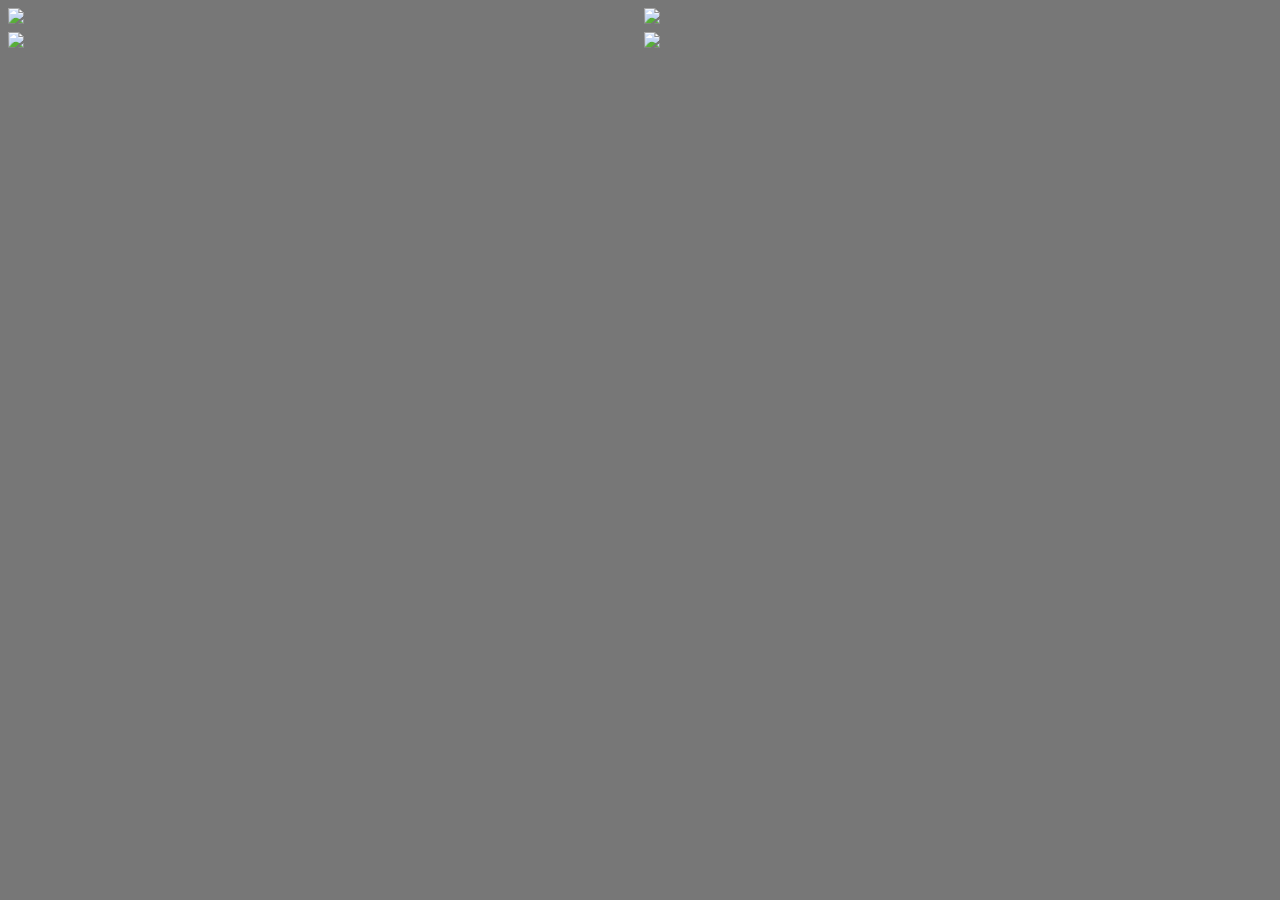
==== tools/preview.html @ 3fd2e82e "first commit, setting up" ====
<!doctype html>
<meta charset="utf-8">
<title>readme-bento preview</title>
<body style="margin:0;background:#777;font:12px sans-serif">
<!-- dev tool: python -m http.server 8765, then open /tools/preview.html (build with --out-dir examples/out-<name>) -->
<div style="display:grid;grid-template-columns:1fr 1fr;gap:8px;padding:8px">
<img src="../examples/out-designer/bento.svg" style="width:100%">
<img src="../examples/out-minimal/bento.svg" style="width:100%">
<img src="../examples/out-developer/bento-dark.svg" style="width:100%">
<img src="../examples/out-developer/bento-light.svg" style="width:100%">
</div>
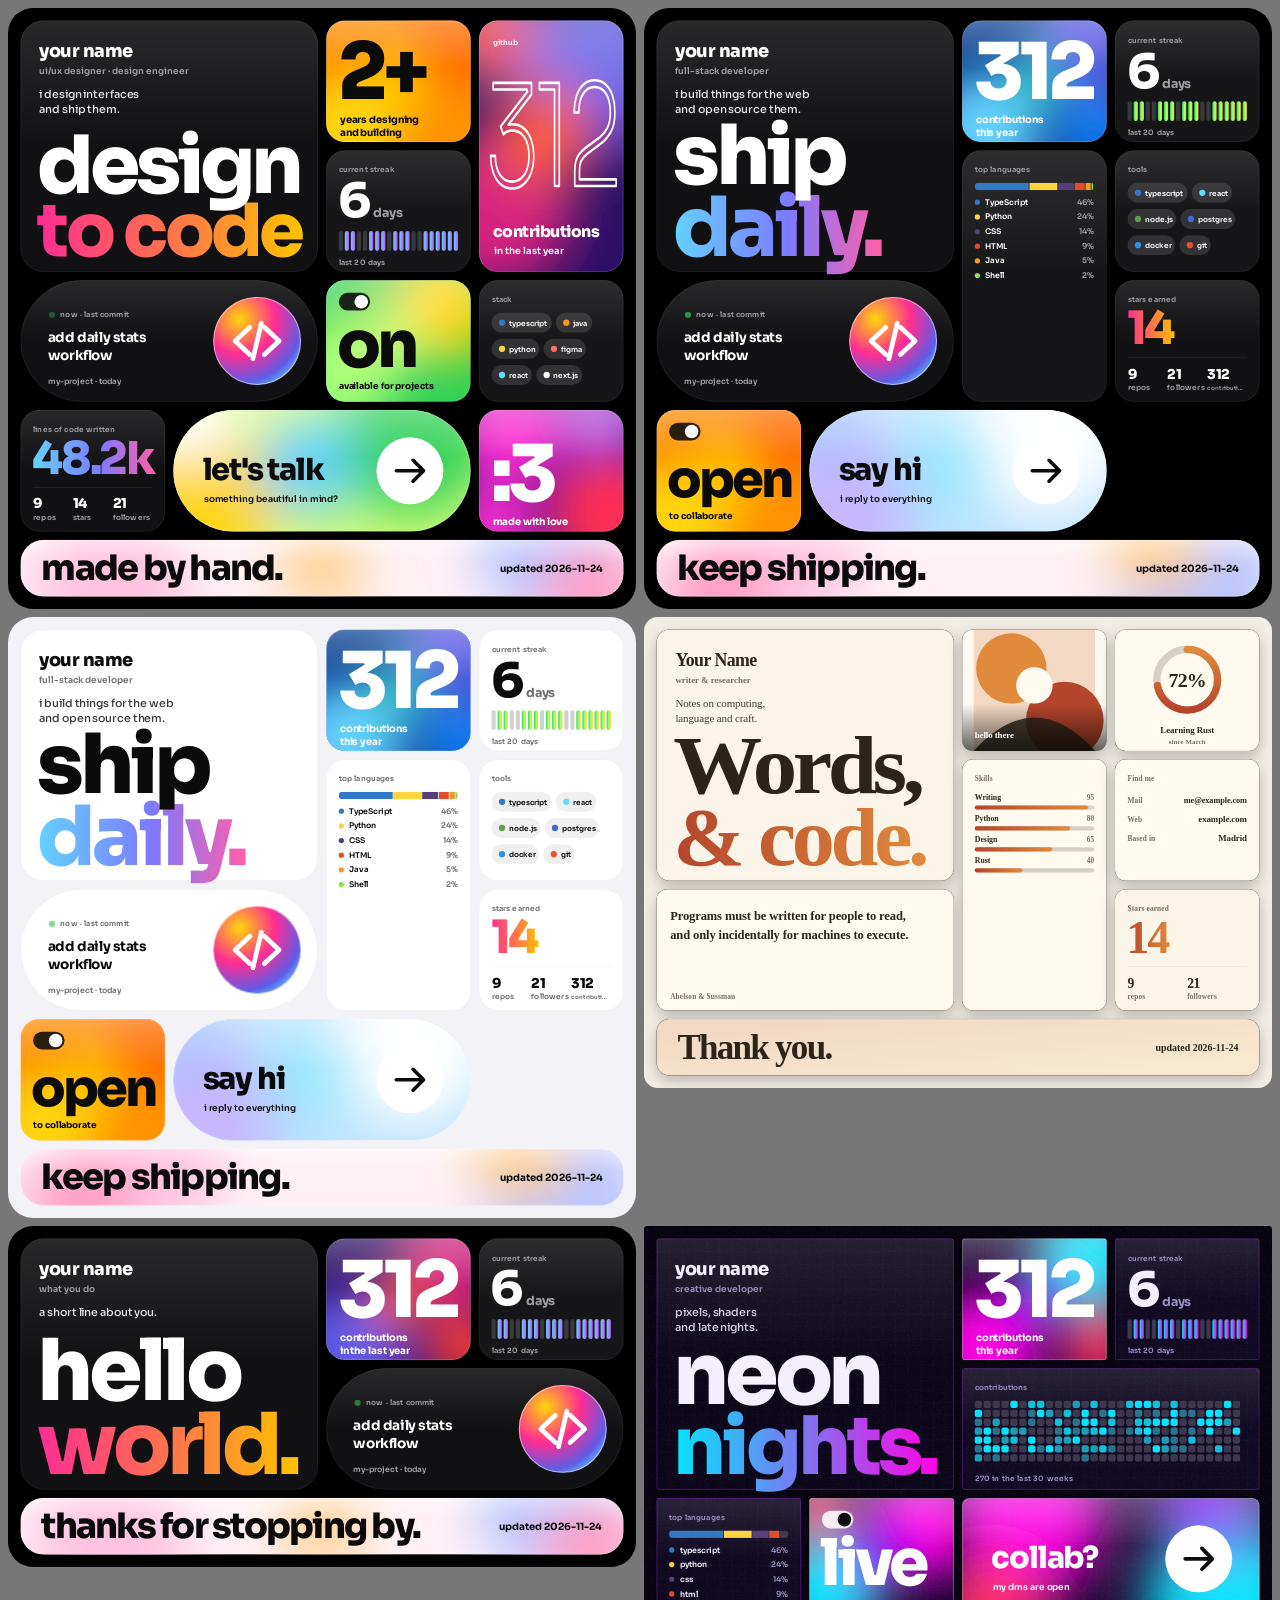
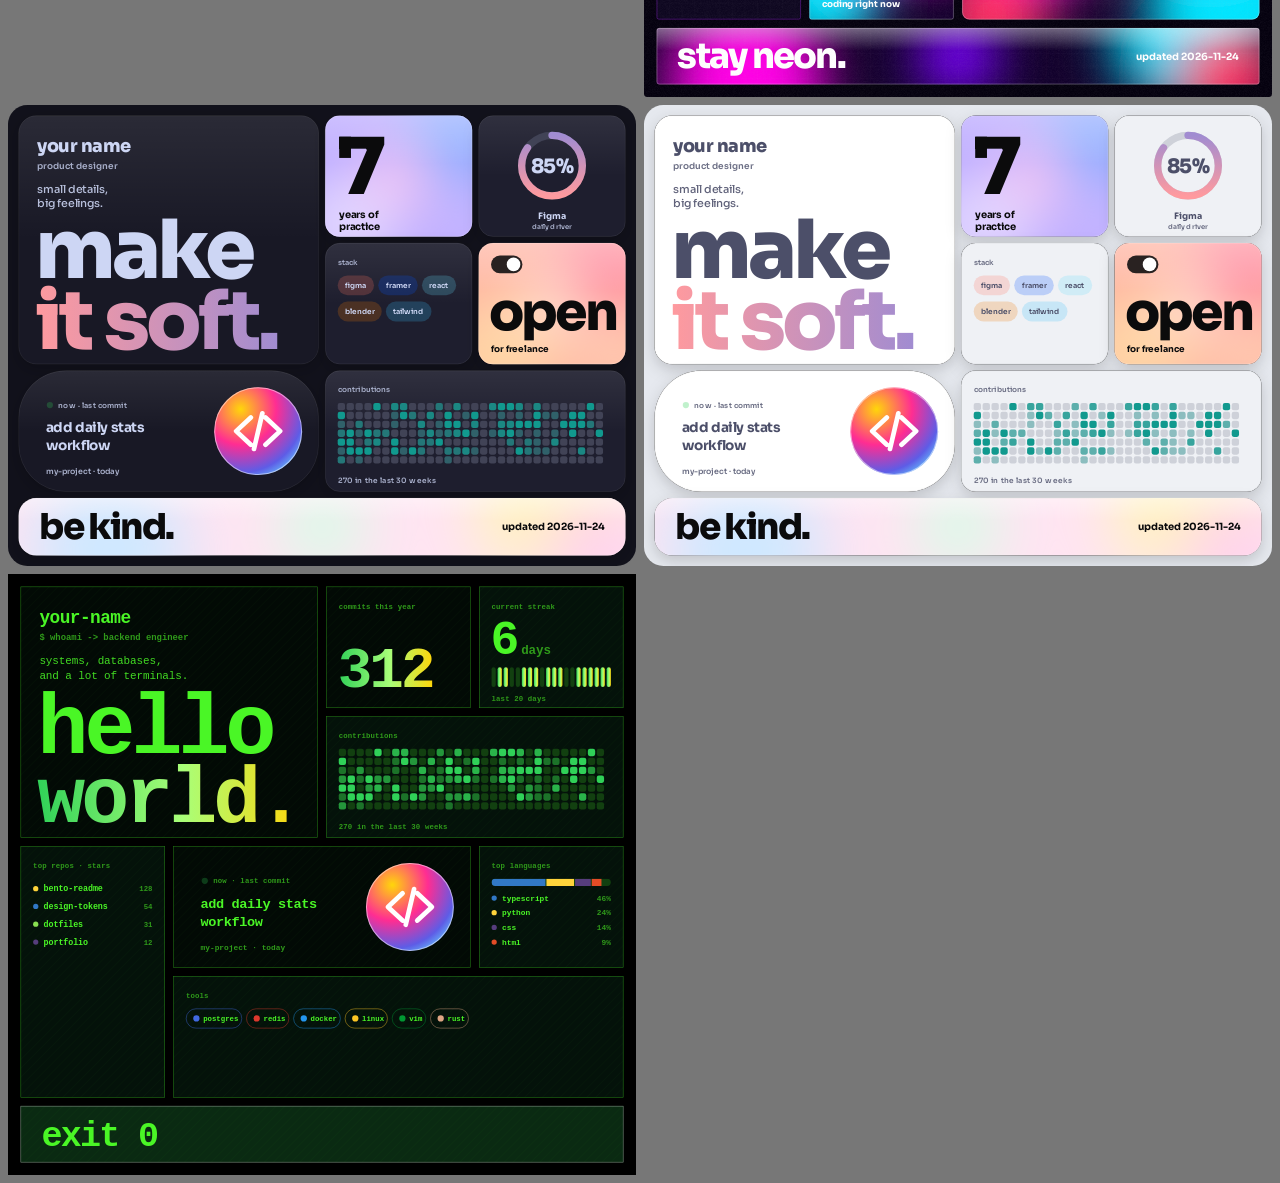
==== commit cde0d917: "add themes, global style options and 7 new card types" ====
--- a/tools/preview.html
+++ b/tools/preview.html
@@ -1,11 +1,13 @@
-<!doctype html>
-<meta charset="utf-8">
-<title>readme-bento preview</title>
-<body style="margin:0;background:#777;font:12px sans-serif">
-<!-- dev tool: python -m http.server 8765, then open /tools/preview.html (build with --out-dir examples/out-<name>) -->
-<div style="display:grid;grid-template-columns:1fr 1fr;gap:8px;padding:8px">
-<img src="../examples/out-designer/bento.svg" style="width:100%">
-<img src="../examples/out-minimal/bento.svg" style="width:100%">
-<img src="../examples/out-developer/bento-dark.svg" style="width:100%">
-<img src="../examples/out-developer/bento-light.svg" style="width:100%">
-</div>
+<!doctype html><meta charset="utf-8"><title>readme-bento preview</title>
+<body style="margin:0;background:#777">
+<!-- dev tool: serve the repo root (python -m http.server 8765) and open /tools/preview.html
+     optional: ?only=neon  shows just the images whose file name contains "neon" -->
+<div id="g" style="display:grid;gap:8px;padding:8px"></div>
+<script>
+const files = ["designer.svg", "developer-dark.svg", "developer-light.svg", "editorial.svg", "minimal.svg", "neon.svg", "pastel-dark.svg", "pastel-light.svg", "terminal.svg"];
+const only = new URLSearchParams(location.search).get("only");
+const shown = files.filter(f => !only || f.includes(only));
+const g = document.getElementById("g");
+g.style.gridTemplateColumns = only ? "1fr" : "1fr 1fr";
+for (const f of shown) { const i = new Image(); i.src = "../examples/img/" + f; i.title = f; i.style.width = "100%"; g.append(i); }
+</script>
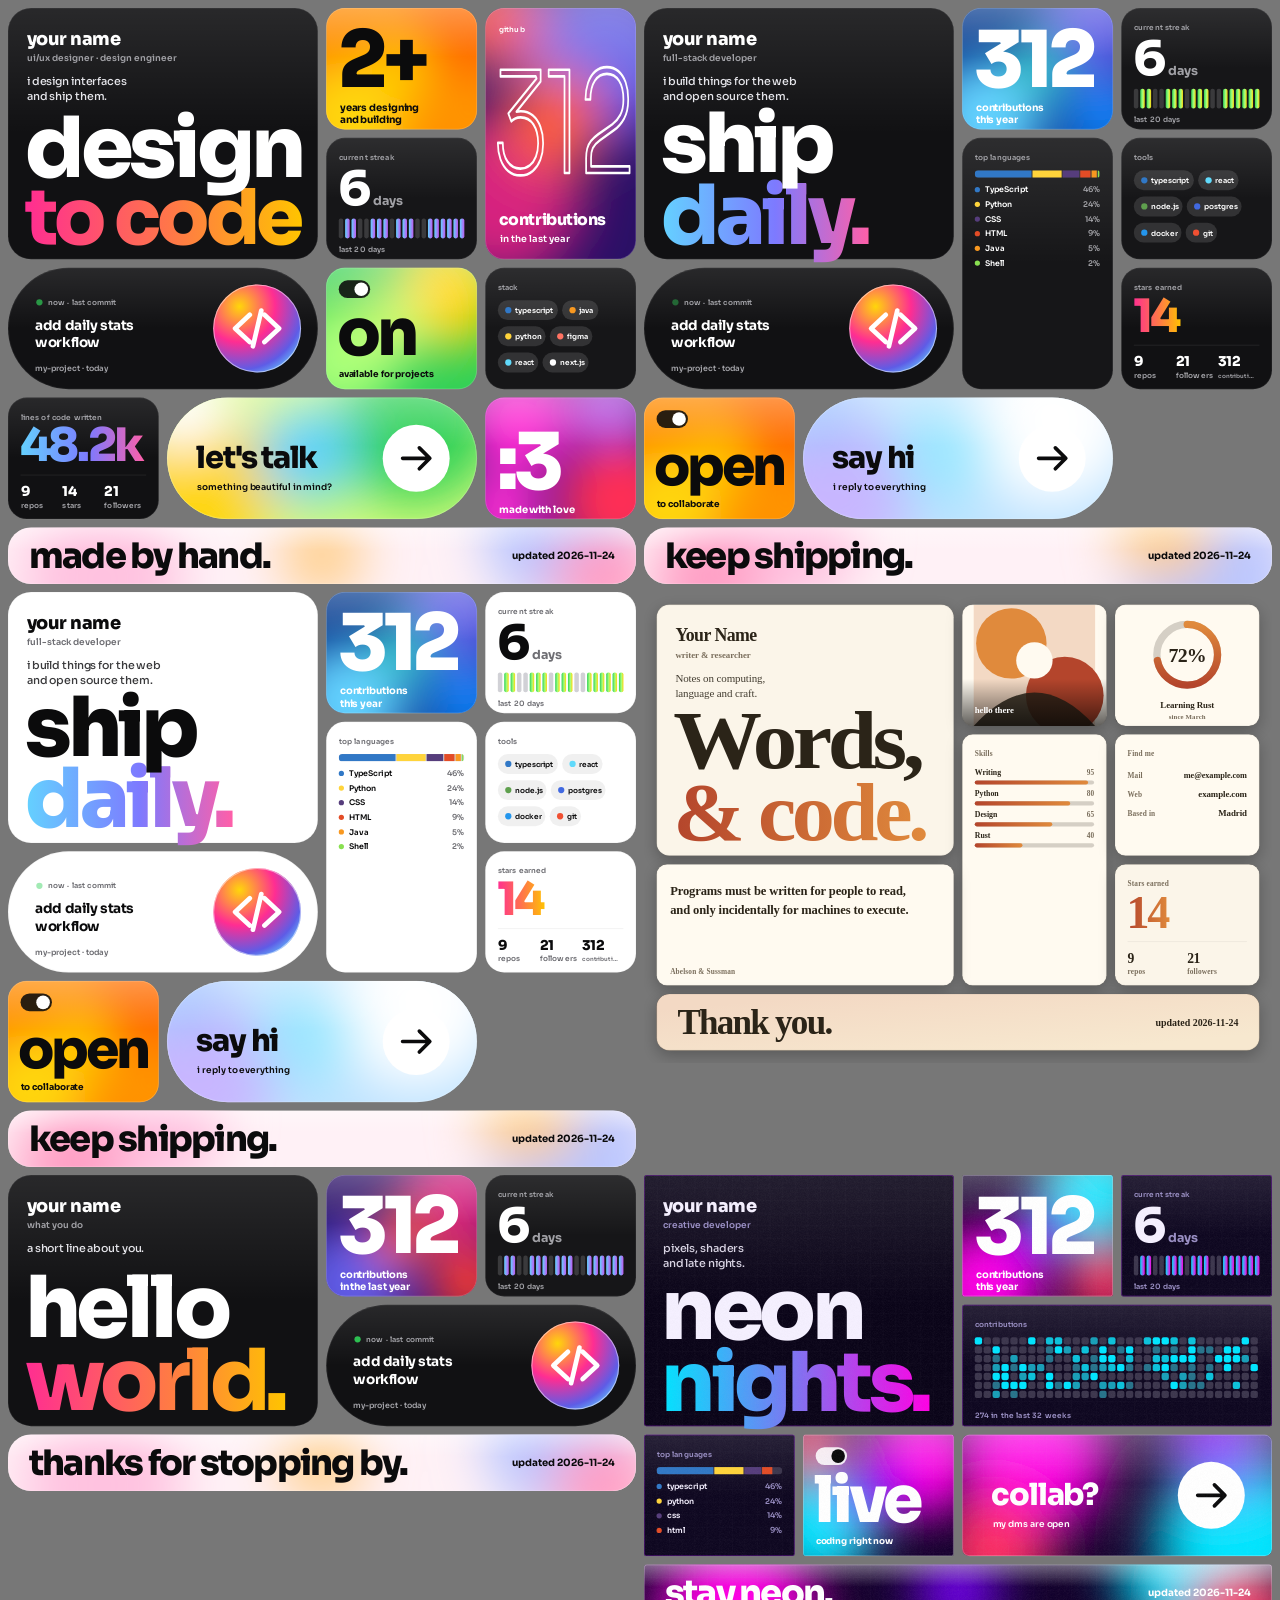
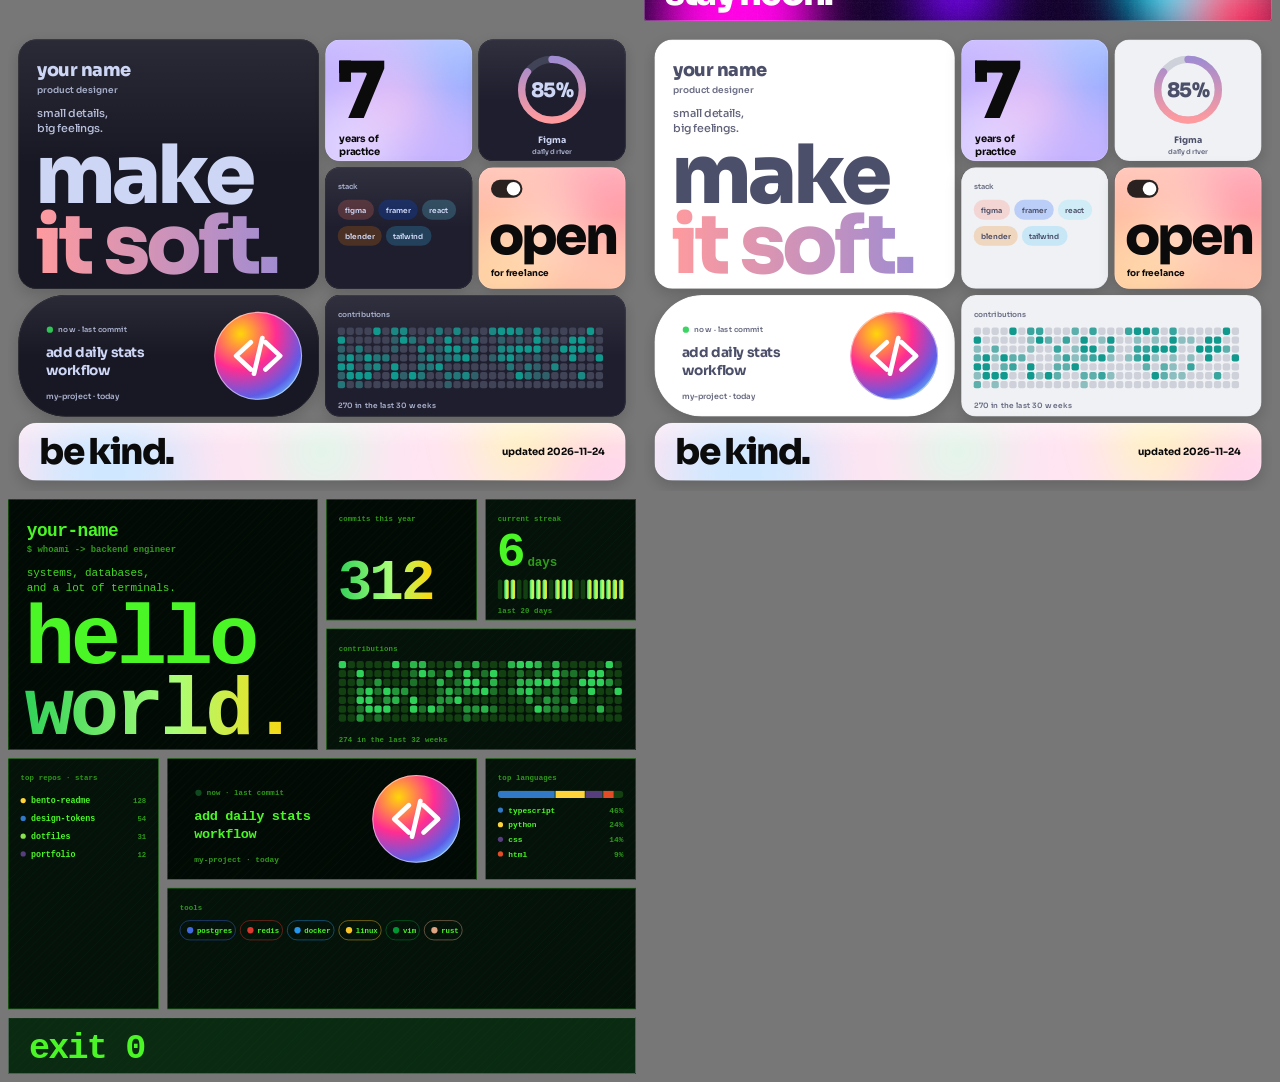
==== commit cb959c65: "chore: rename to bento-readme to match the repository" ====
--- a/tools/preview.html
+++ b/tools/preview.html
@@ -1,4 +1,4 @@
-<!doctype html><meta charset="utf-8"><title>readme-bento preview</title>
+<!doctype html><meta charset="utf-8"><title>bento-readme preview</title>
 <body style="margin:0;background:#777">
 <!-- dev tool: serve the repo root (python -m http.server 8765) and open /tools/preview.html
      optional: ?only=neon  shows just the images whose file name contains "neon" -->
